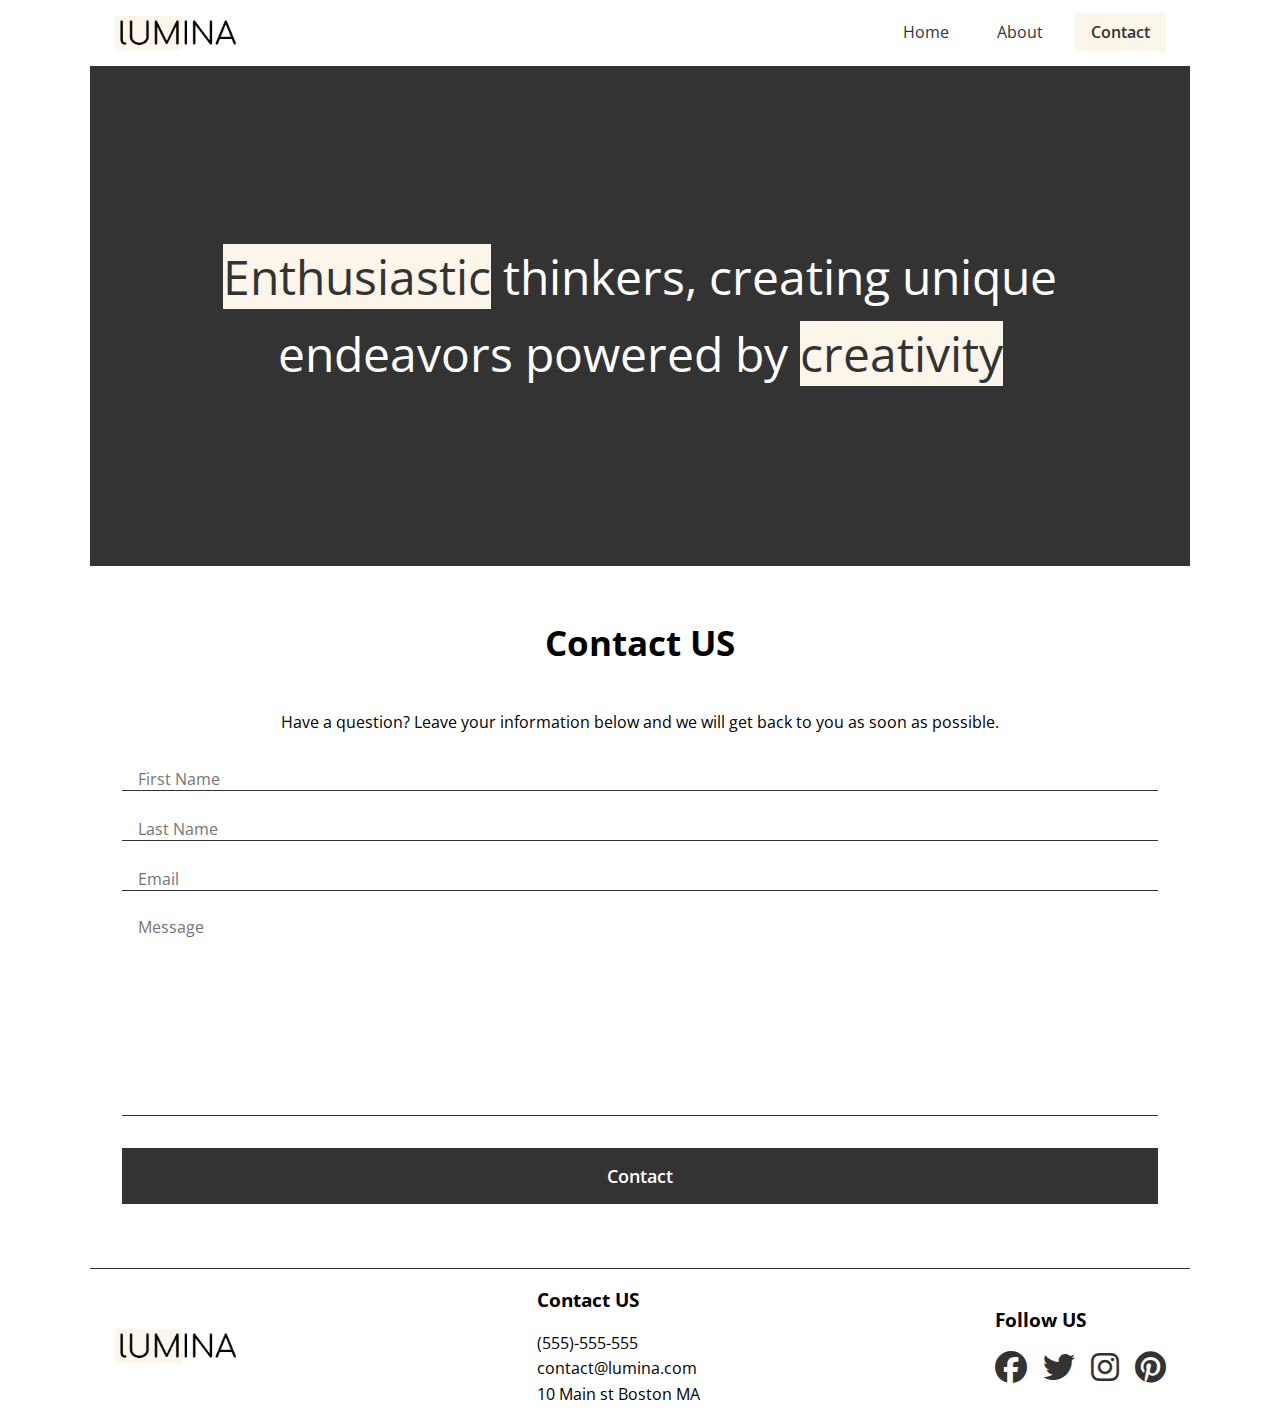
==== contact.html @ 32e6764d "fixing form submission" ====
<!DOCTYPE html>
<html lang="en">
  <head>
    <meta charset="UTF-8" />
    <meta name="viewport" content="width=device-width, initial-scale=1.0" />
    <link rel="preconnect" href="https://fonts.googleapis.com" />
    <link rel="preconnect" href="https://fonts.gstatic.com" crossorigin />
    <link
      href="https://fonts.googleapis.com/css2?family=Open+Sans:ital,wght@0,300..800;1,300..800&display=swap"
      rel="stylesheet"
    />
    <link
      rel="stylesheet"
      href="https://cdnjs.cloudflare.com/ajax/libs/font-awesome/6.7.2/css/all.min.css"
      integrity="sha512-Evv84Mr4kqVGRNSgIGL/F/aIDqQb7xQ2vcrdIwxfjThSH8CSR7PBEakCr51Ck+w+/U6swU2Im1vVX0SVk9ABhg=="
      crossorigin="anonymous"
      referrerpolicy="no-referrer"
    />
    <link rel="stylesheet" href="./css/styles.css" />
    <link rel="shortcut icon" href="./images/favicon.ico" type="image/x-icon" />
    <title>Contact Lumina Creative</title>
  </head>
  <body>
    <header class="main-header wrapper">
      <img class="logo" src="./images/logo.png" alt="lumina creative logo" />
      <nav class="main-nav">
        <ul class="main-menu">
          <li><a href="index.html">Home</a></li>
          <li><a href="about.html">About</a></li>
          <li><a class="current" href="contact.html">Contact</a></li>
        </ul>
      </nav>
    </header>
    <section class="contact-hero hero wrapper">
      <h2>
        <span class="bg-primary">Enthusiastic</span> thinkers, creating unique
        endeavors powered by <span class="bg-primary">creativity</span>
      </h2>
    </section>
    <section class="contact-form wrapper">
      <h3>Contact US</h3>
      <p>
        Have a question? Leave your information below and we will get back to
        you as soon as possible.
      </p>
      <form
        name="contact"
        method="POST"
        data-netlify="true"
        netlify-honeypot="bot-field"
      >
        <!-- Hidden field for Netlify spam protection -->
        <input type="hidden" name="form-name" value="contact" />
        <p hidden>
          <label>Don’t fill this out: <input name="bot-field" /></label>
        </p>

        <div class="form-group">
          <label class="visually-hidden" for="first-name">First Name</label>
          <input
            type="text"
            id="first-name"
            name="first-name"
            placeholder="First Name"
            required
          />
        </div>
        <div class="form-group">
          <label class="visually-hidden" for="last-name">Last Name</label>
          <input
            type="text"
            id="last-name"
            name="last-name"
            placeholder="Last Name"
            required
          />
        </div>
        <div class="form-group">
          <label class="visually-hidden" for="email">Email</label>
          <input
            type="email"
            id="email"
            name="email"
            placeholder="Email"
            required
          />
        </div>
        <div class="form-group">
          <label class="visually-hidden" for="message">Message</label>
          <textarea
            id="message"
            name="message"
            placeholder="Message"
            required
          ></textarea>
        </div>
        <input class="btn" type="submit" value="Contact" />
      </form>
    </section>
    <footer class="wrapper">
      <img class="logo" src="images/logo.png" alt="lumina logo" />
      <div class="contact">
        <h3>Contact US</h3>
        <ul>
          <li>(555)-555-555</li>
          <li>contact@lumina.com</li>
          <li>10 Main st Boston MA</li>
        </ul>
      </div>
      <div class="follow">
        <h3>Follow US</h3>
        <ul>
          <li>
            <a href="#"><i class="fab fa-facebook"></i></a>
          </li>
          <li>
            <a href="#"><i class="fab fa-twitter"></i></a>
          </li>
          <li>
            <a href="#"><i class="fab fa-instagram"></i></a>
          </li>
          <li>
            <a href="#"><i class="fab fa-pinterest"></i></a>
          </li>
        </ul>
      </div>
    </footer>
  </body>
</html>
---- css/styles.css ----
* {
  margin: 0;
  padding: 0;
  box-sizing: border-box;
}
:root {
  --bg-primary: #fcf5e9;
  --dark-color: #333;
  --wrapper-width: 1100px;
  --large-wrapper-width: 1400px;
}

body {
  font-family: "open sans", sans-serif;
  line-height: 1.6;
}

a {
  text-decoration: none;
  color: var(--dark-color);
}
ul {
  list-style: none;
}
img {
  max-width: 100%;
}

/* utility classes */
.wrapper {
  max-width: var(--wrapper-width);
  margin: 0 auto;
  padding: 1rem 1.5rem;
}

.large-wrapper {
  max-width: var(--large-wrapper-width);
}

.main-header {
  display: flex;
  justify-content: space-between;
  align-items: center;
}

.main-header .logo {
  width: 8rem;
}

.main-header .main-nav .main-menu {
  display: flex;
  gap: 1rem;
}

.main-header a {
  padding: 0.5rem 1rem;
  cursor: pointer;
}
.main-header a:hover {
  background-color: var(--bg-primary);
  cursor: pointer;
}

.current {
  background-color: var(--bg-primary);
  font-weight: 600;
}

/* hero section */
.hero {
  height: 500px;
  display: flex;
  align-items: center;
  text-align: center;
}
.hero h2 {
  font-weight: normal;
  font-size: 3rem;
}
.hero span {
  background-color: var(--bg-primary);
}

/* main content */

.gallery {
  display: flex;
  justify-content: center;
  flex-wrap: wrap;
  gap: 1.3rem;
}
.gallery-item {
  width: calc(33.333% - 1.3rem);
}
.gallery-item img {
  border-radius: 0.5rem;
}

.gallery-item img:hover {
  filter: opacity(0.9);
}

/* Footer */

footer {
  display: flex;
  align-items: center;
  justify-content: space-between;
  border-top: 1px solid var(--dark-color);
}
footer .logo {
  width: 8rem;
}

footer .fab {
  font-size: 2rem;
}
footer .follow ul {
  display: flex;
  gap: 1rem;
}

footer h3 {
  margin-bottom: 1rem;
}

/* Services */

.services {
  background-color: var(--dark-color);
  color: #fff;
  padding: 3rem 2rem 4rem;
  margin-bottom: 1rem;
}
.services h3,
.teams h3,
.contact-form h3 {
  margin-bottom: 2.5rem;
  text-align: center;
  font-size: 2.2rem;
}

.flex-wrapper {
  display: flex;
  gap: 1rem;
}

.flex-wrapper .service,
.flex-wrapper .team {
  flex: 1;
}

.services h4 {
  margin-bottom: 1rem;
  font-size: 1.3rem;
}

/* Teams */
.teams {
  padding: 3rem 2rem 4rem;
}
.teams .flex-wrapper {
  display: flex;
  gap: 1rem;
}

.team h4,
.team p {
  text-align: center;
}

.team img {
  border-radius: 10px;
}

/*Contact*/

.contact-hero {
  background-color: var(--dark-color);
  color: #fff;
}
.contact-hero span {
  color: var(--dark-color);
}
/*Visually hidden class*/
.visually-hidden {
  clip: rect(0 0 0 0);
  clip-path: inset(50%);
  height: 1px;
  overflow: hidden;
  position: absolute;
  white-space: nowrap;
  width: 1px;
}

.contact-form {
  padding: 3rem 2rem 4rem;
}
.contact-form p {
  text-align: center;
  margin-bottom: 2rem;
}

.form-group {
  margin: 1.5rem 0;
}
.form-group input,
.form-group textarea {
  border: none;
  border-bottom: 1px solid var(--dark-color);
  width: 100%;
  font-family: inherit;
  font-size: inherit;
  padding: 0 1rem;
}

.form-group textarea {
  resize: none;
  height: 200px;
}
.form-group input:focus,
.form-group textarea:focus {
  outline: none;
}

.contact-form .btn {
  background-color: var(--dark-color);
  color: #fff;
  padding: 1rem 1rem;
  border: none;
  cursor: pointer;
  font-weight: 600;
  font-family: inherit;
  width: 100%;
  font-size: 1.1rem;
}
.contact-form .btn:hover {
  background-color: #000;
}
/* Responsive */

@media (max-width: 768px) {
  .main-header {
    flex-direction: column;
    gap: 1.5rem;

    .logo {
      width: 13rem;
    }
  }

  .hero {
    height: 300px;

    h2 {
      font-size: 1.8rem;
    }
  }
  .gallery {
    gap: 0.7rem;

    .gallery-item {
      width: calc(50% - 1.3rem);
    }
  }
  footer {
    flex-direction: column;
    gap: 1rem;
    align-items: center;

    h3 {
      text-align: center;
    }

    li {
      text-align: center;
    }
  }
  .services {
    h3 {
      font-size: 1.8rem;
    }
  }
  .flex-wrapper {
    flex-direction: column;
    text-align: center;
  }
}
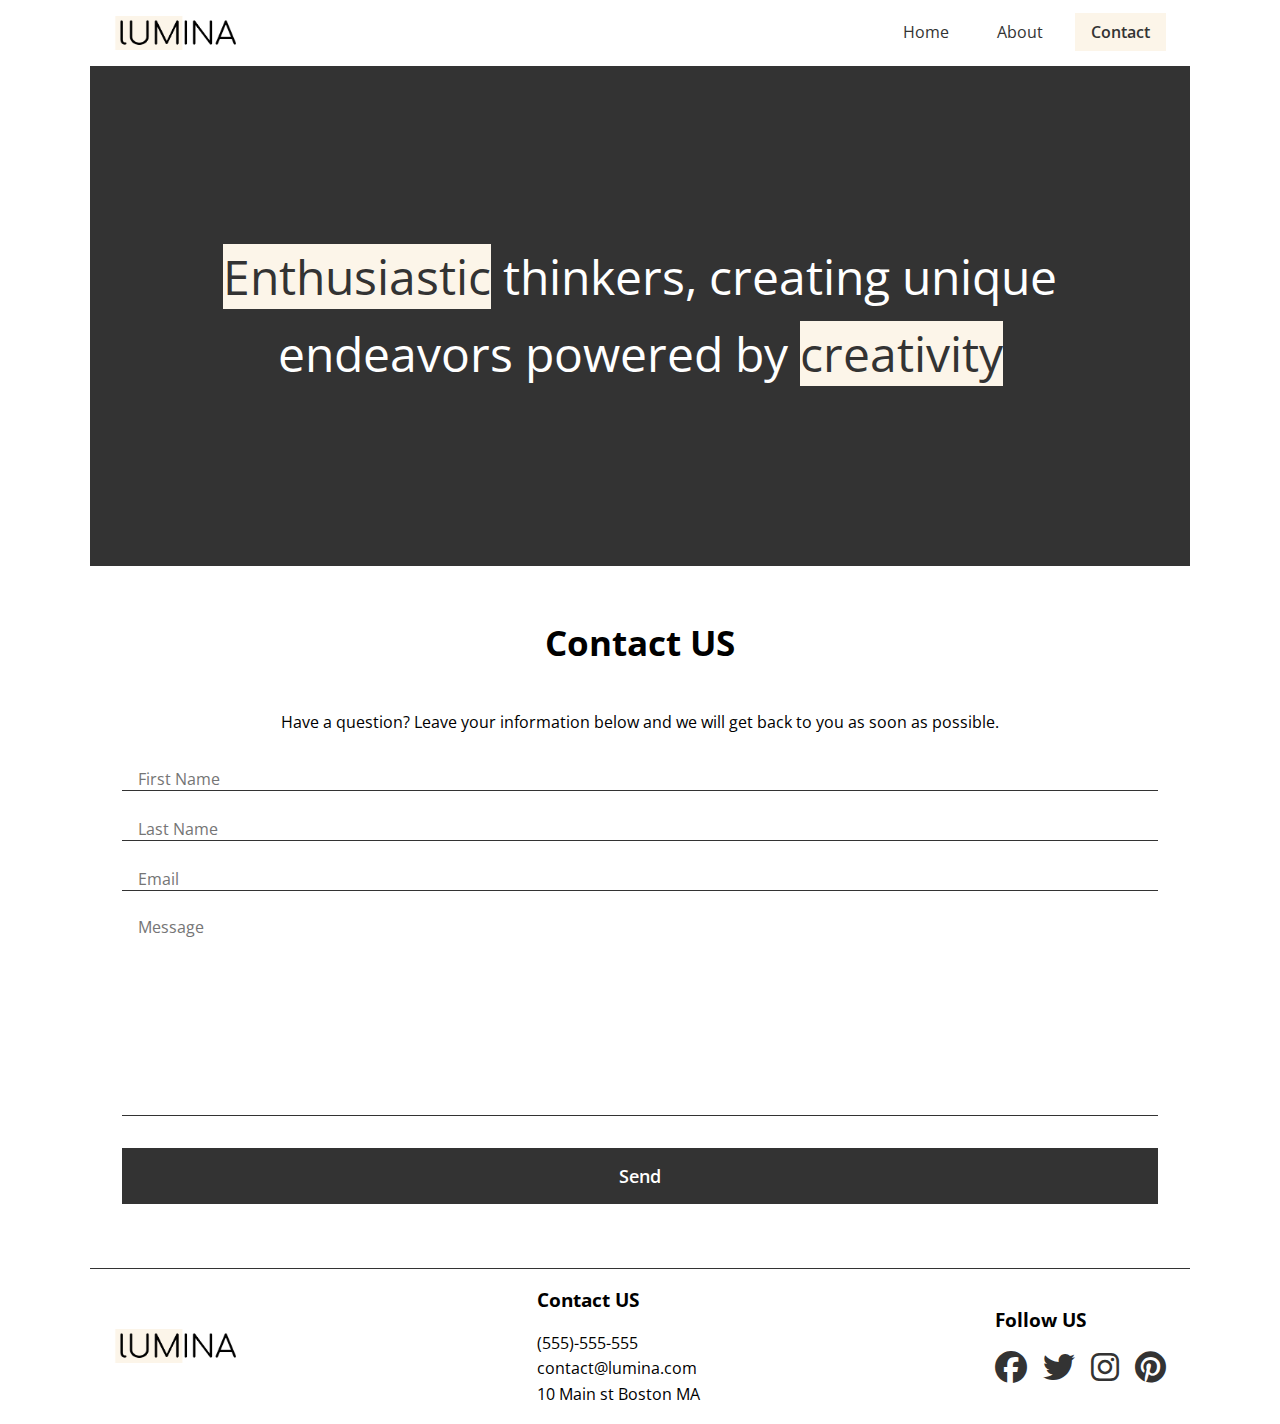
==== commit 1d66b126: "refix contact form" ====
--- a/contact.html
+++ b/contact.html
@@ -43,18 +43,7 @@
         Have a question? Leave your information below and we will get back to
         you as soon as possible.
       </p>
-      <form
-        name="contact"
-        method="POST"
-        data-netlify="true"
-        netlify-honeypot="bot-field"
-      >
-        <!-- Hidden field for Netlify spam protection -->
-        <input type="hidden" name="form-name" value="contact" />
-        <p hidden>
-          <label>Don’t fill this out: <input name="bot-field" /></label>
-        </p>
-
+      <form name="contact" netlify>
         <div class="form-group">
           <label class="visually-hidden" for="first-name">First Name</label>
           <input
@@ -94,7 +83,7 @@
             required
           ></textarea>
         </div>
-        <input class="btn" type="submit" value="Contact" />
+        <button class="btn" type="submit">Send</button>
       </form>
     </section>
     <footer class="wrapper">
